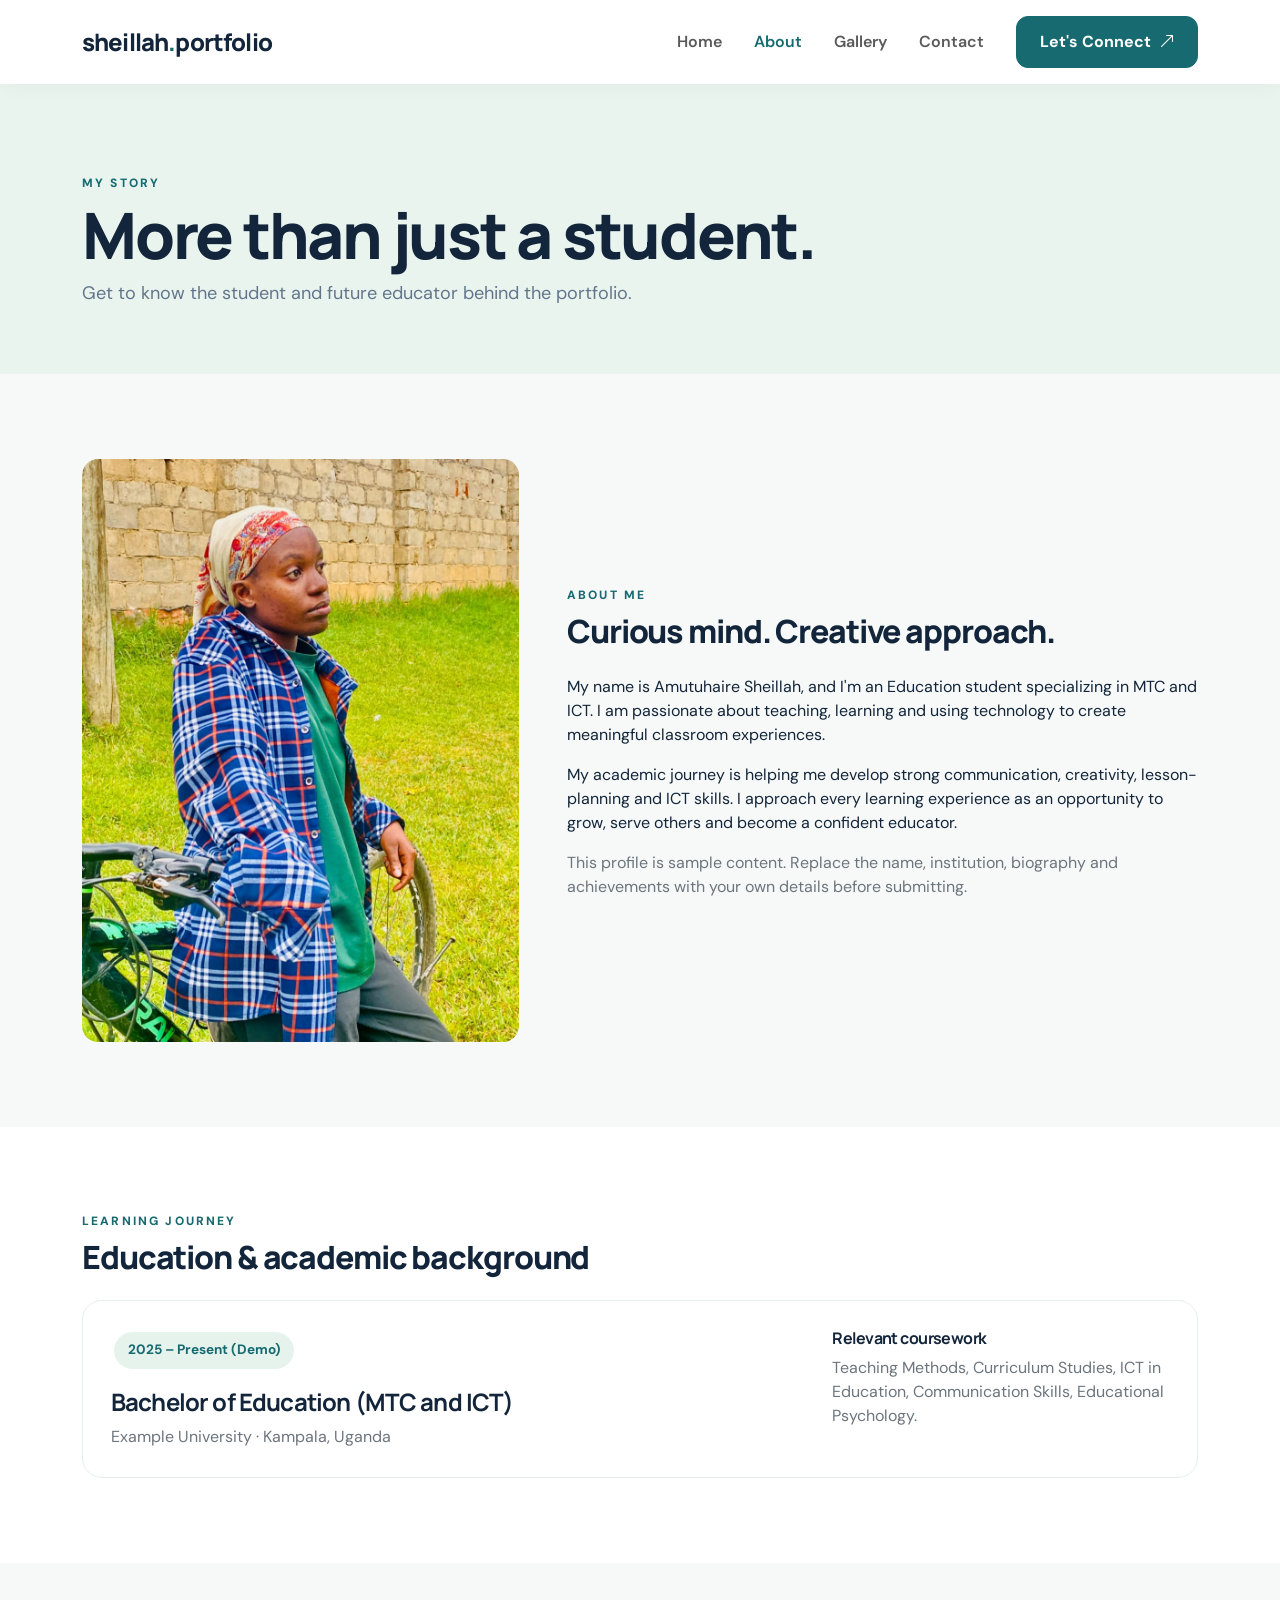
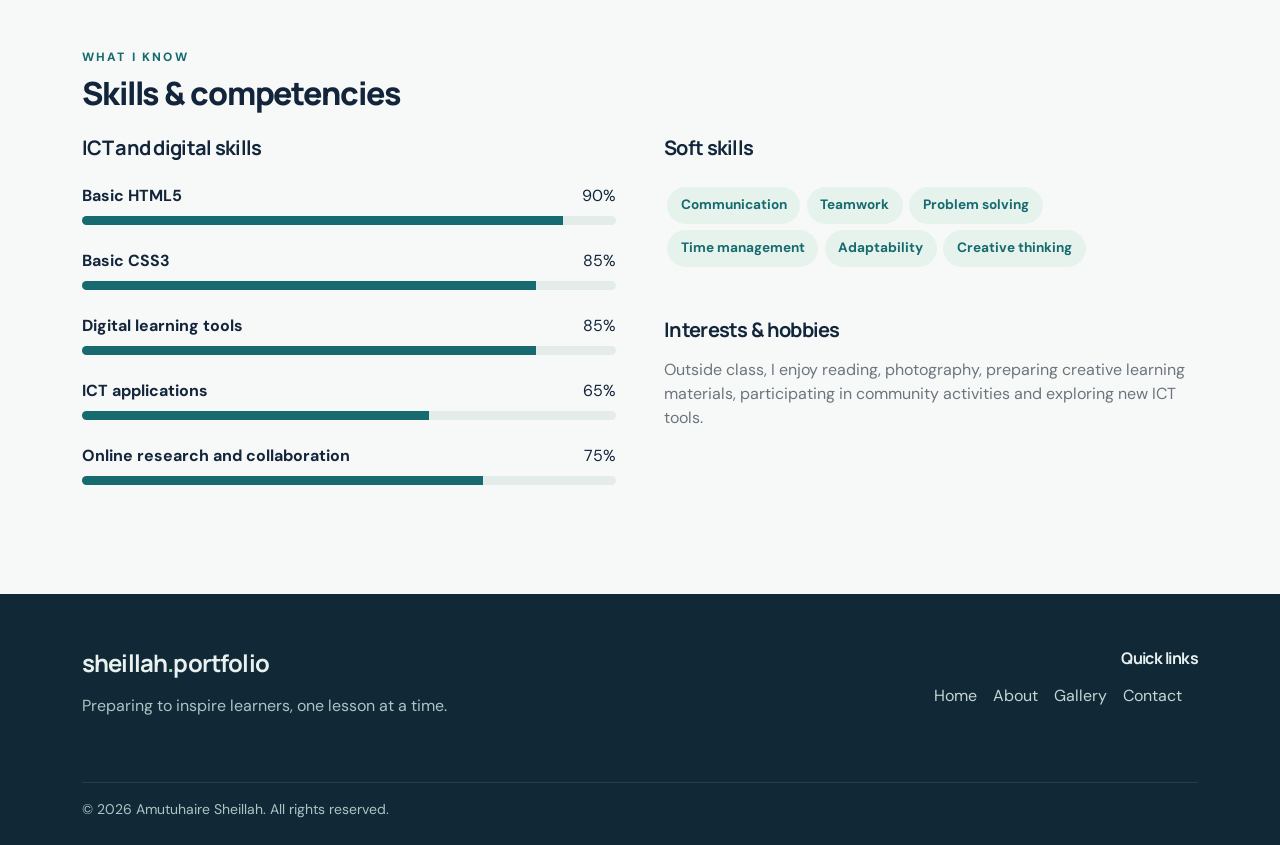
==== about.html @ 63608049 "dds ddfdsf" ====
<!DOCTYPE html>
<html lang="en">
<head>
<meta http-equiv="Content-Type" content="text/html; charset=UTF-8">
<meta charset="utf-8">
<meta name="viewport" content="width=device-width, initial-scale=1">
<meta name="description" content="Amutuhaire Sheillah &mdash; Education student specializing in MTC and ICT. Explore my skills, work and contact details.">
<title>About | Amutuhaire Sheillah</title>
<link rel="preconnect" href="https://fonts.googleapis.com">
<link href="https://cdn.jsdelivr.net/npm/bootstrap@5.3.3/dist/css/bootstrap.min.css" rel="stylesheet">
<link rel="stylesheet" href="https://cdn.jsdelivr.net/npm/bootstrap-icons@1.11.3/font/bootstrap-icons.min.css">
<link rel="stylesheet" href="css/style.css">
</head>
<body>
<a class="visually-hidden-focusable position-absolute top-0 start-0 bg-white p-2" href="#main">Skip to content</a><nav class="navbar navbar-expand-lg sticky-top" aria-label="Main navigation"><div class="container py-2">
<a class="navbar-brand fs-4" href="index.html">sheillah<span>.</span>portfolio</a><button class="navbar-toggler" type="button" data-bs-toggle="collapse" data-bs-target="#navbarMenu" aria-controls="navbarMenu" aria-expanded="false" aria-label="Toggle navigation"><span class="navbar-toggler-icon"></span></button><div class="collapse navbar-collapse" id="navbarMenu">
<ul class="navbar-nav ms-auto align-items-lg-center">
<li class="nav-item"><a class="nav-link " href="index.html">Home</a></li>
<li class="nav-item"><a class="nav-link active" aria-current="page" href="about.html">About</a></li>
<li class="nav-item"><a class="nav-link " href="gallery.html">Gallery</a></li>
<li class="nav-item"><a class="nav-link " href="contact.html">Contact</a></li>
</ul>
<a class="btn btn-brand ms-lg-4 mt-3 mt-lg-0" href="https://wa.me/256746329475**?utm_source=chatgpt.com">Let's Connect <i class="bi bi-arrow-up-right ms-1"></i></a>
</div>
</div></nav><main id="main"><header class="page-banner"><div class="container">
<div class="eyebrow mb-2">My story</div>
<h1>More than just a student.</h1>
<p class="lead-muted mb-0">Get to know the student and future educator behind the portfolio.</p>
</div></header><section class="section-pad"><div class="container"><div class="row align-items-center g-5">
<div class="col-lg-5"><img src="images/WhatsApp Image 2026-10-19 at 8.22.59 AM.jpeg" class="img-fluid rounded-4" alt="Illustration of a female student studying at a desk"></div>
<div class="col-lg-7">
<div class="eyebrow mb-2">About me</div>
<h2 class="section-title mb-4">Curious mind. Creative approach.</h2>
<p>My name is Amutuhaire Sheillah, and I'm an Education student specializing in MTC and ICT. I am passionate about teaching, learning and using technology to create meaningful classroom experiences.</p>
<p>My academic journey is helping me develop strong communication, creativity, lesson-planning and ICT skills. I approach every learning experience as an opportunity to grow, serve others and become a confident educator.</p>
<p class="text-secondary">This profile is sample content. Replace the name, institution, biography and achievements with your own details before submitting.</p>
</div>
</div></div></section><section class="section-pad bg-white" id="education"><div class="container">
<div class="eyebrow mb-2">Learning journey</div>
<h2 class="section-title mb-4">Education &amp; academic background</h2>
<div class="soft-card"><div class="row gy-3">
<div class="col-md-8">
<span class="pill">2025 &ndash; Present (Demo)</span><h3 class="h4 fw-bold mt-3">Bachelor of Education (MTC and ICT)</h3>
<p class="text-secondary mb-0">Example University &middot; Kampala, Uganda</p>
</div>
<div class="col-md-4">
<h4 class="h6 fw-bold">Relevant coursework</h4>
<p class="text-secondary mb-0">Teaching Methods, Curriculum Studies, ICT in Education, Communication Skills, Educational Psychology.</p>
</div>
</div></div>
</div></section><section class="section-pad" id="skills"><div class="container">
<div class="eyebrow mb-2">What I know</div>
<h2 class="section-title mb-4">Skills &amp; competencies</h2>
<div class="row g-5">
<div class="col-lg-6">
<h3 class="h5 fw-bold mb-4">ICT and digital skills</h3>
<div class="d-flex justify-content-between mb-2">
<strong>Basic HTML5</strong><span>90%</span>
</div>
<div class="progress mb-4" role="progressbar" aria-label="Basic HTML5" aria-valuenow="90" aria-valuemin="0" aria-valuemax="100"><div class="progress-bar" style="width:90%"></div></div>
<div class="d-flex justify-content-between mb-2">
<strong>Basic CSS3</strong><span>85%</span>
</div>
<div class="progress mb-4" role="progressbar" aria-label="Basic CSS3" aria-valuenow="85" aria-valuemin="0" aria-valuemax="100"><div class="progress-bar" style="width:85%"></div></div>
<div class="d-flex justify-content-between mb-2">
<strong>Digital learning tools</strong><span>85%</span>
</div>
<div class="progress mb-4" role="progressbar" aria-label="Digital learning tools" aria-valuenow="85" aria-valuemin="0" aria-valuemax="100"><div class="progress-bar" style="width:85%"></div></div>
<div class="d-flex justify-content-between mb-2">
<strong>ICT applications</strong><span>65%</span>
</div>
<div class="progress mb-4" role="progressbar" aria-label="ICT applications" aria-valuenow="65" aria-valuemin="0" aria-valuemax="100"><div class="progress-bar" style="width:65%"></div></div>
<div class="d-flex justify-content-between mb-2">
<strong>Online research and collaboration</strong><span>75%</span>
</div>
<div class="progress mb-4" role="progressbar" aria-label="Online research and collaboration" aria-valuenow="75" aria-valuemin="0" aria-valuemax="100"><div class="progress-bar" style="width:75%"></div></div>
</div>
<div class="col-lg-6">
<h3 class="h5 fw-bold mb-4">Soft skills</h3>
<div>
<span class="pill">Communication</span><span class="pill">Teamwork</span><span class="pill">Problem solving</span><span class="pill">Time management</span><span class="pill">Adaptability</span><span class="pill">Creative thinking</span>
</div>
<h3 class="h5 fw-bold mt-5 mb-3">Interests &amp; hobbies</h3>
<p class="text-secondary">Outside class, I enjoy reading, photography, preparing creative learning materials, participating in community activities and exploring new ICT tools.</p>
</div>
</div>
</div></section></main><footer><div class="container">
<div class="row gy-4">
<div class="col-lg-5">
<h3 class="h4 fw-bold">sheillah<span style="color:#9de0bb">.</span>portfolio</h3>
<p class="small-muted mt-3">Preparing to inspire learners, one lesson at a time.</p>
</div>
<div class="col-lg-7 text-lg-end">
<h4 class="h6 fw-bold mb-3">Quick links</h4>
<a class="me-3" href="index.html">Home</a><a class="me-3" href="about.html">About</a><a class="me-3" href="gallery.html">Gallery</a><a class="me-3" href="contact.html">Contact</a>
</div>
</div>
<hr class="border-secondary mt-5">
<div class="d-flex flex-column flex-md-row justify-content-between small small-muted">
<span>&copy; <span data-year>2026</span> Amutuhaire Sheillah. All rights reserved.</span>
</div>
</div></footer><script src="https://cdn.jsdelivr.net/npm/bootstrap@5.3.3/dist/js/bootstrap.bundle.min.js"></script><script src="js/script.js"></script>
</body>
</html>
---- css/style.css ----
@import url('https://fonts.googleapis.com/css2?family=DM+Sans:wght@400;500;600;700&family=Manrope:wght@400;500;600;700;800&display=swap');
:root{--ink:#13253a;--muted:#63758a;--brand:#176b70;--lime:#e4f4cc;--paper:#f7f9f8}*{box-sizing:border-box}body{font-family:'DM Sans',sans-serif;color:var(--ink);background:var(--paper)}h1,h2,h3,h4,.navbar-brand{font-family:Manrope,sans-serif;letter-spacing:-.035em}h1{font-weight:800;line-height:1.08}.navbar{background:rgba(255,255,255,.96);backdrop-filter:blur(12px);box-shadow:0 2px 20px #13253a0a}.navbar-brand{font-weight:800;color:var(--ink)}.navbar-brand span{color:var(--brand)}.nav-link{font-weight:600;margin-left:1rem}.nav-link.active,.nav-link:hover{color:var(--brand)!important}.btn-brand{background:var(--brand);border-color:var(--brand);color:white;padding:.8rem 1.4rem;font-weight:700;border-radius:12px}.btn-brand:hover{background:#105459;color:white}.btn-outline-brand{border:1px solid var(--brand);color:var(--brand);border-radius:12px;padding:.8rem 1.4rem;font-weight:700}.btn-outline-brand:hover{background:var(--brand);color:white}.hero{padding:100px 0 85px;background:radial-gradient(circle at 80% 20%,#dcefe9 0,transparent 40%),var(--paper)}.eyebrow{text-transform:uppercase;letter-spacing:.18em;color:var(--brand);font-size:.75rem;font-weight:800}.lead-muted{font-size:1.13rem;color:var(--muted);line-height:1.8}.hero-image{display:block;width:100%;height:auto;max-height:560px;object-fit:contain;object-position:center;border-radius:28px;box-shadow:22px 22px 0 #dbeedc}.section-pad{padding:85px 0}.section-title{font-weight:800}.section-subtitle{color:var(--muted);max-width:620px}.soft-card{background:white;border:1px solid #e8eeec;border-radius:20px;padding:28px;height:100%;transition:transform .2s,box-shadow .2s}.soft-card:hover{transform:translateY(-4px);box-shadow:0 15px 35px #13253a12}.icon-box{display:inline-grid;place-items:center;width:52px;height:52px;border-radius:15px;background:var(--lime);color:var(--brand);font-size:1.4rem}.page-banner{padding:90px 0 65px;background:#e9f4ef}.page-banner h1{font-size:clamp(2.5rem,5vw,4rem)}.pill{display:inline-block;background:#e6f3ed;color:#176b70;border-radius:100px;padding:.5rem .85rem;margin:.2rem;font-weight:700;font-size:.85rem}.progress{height:9px;background:#e4ece9}.progress-bar{background:var(--brand)}.gallery-card{overflow:hidden;border-radius:20px;background:white;box-shadow:0 4px 20px #13253a0c;height:100%}.gallery-card img{display:block;width:100%;height:300px;aspect-ratio:4 / 3;object-fit:contain;object-position:center;background:#eef5f1}.gallery-card .caption{padding:20px}.video-frame{background:#0d2530;border-radius:22px;overflow:hidden}.video-frame video{width:100%;display:block;aspect-ratio:16/9}.video-placeholder{aspect-ratio:16/9;display:grid;place-items:center;color:white;text-align:center;padding:30px}.contact-icon{font-size:1.3rem;color:var(--brand)}.form-control{padding:.8rem;border-radius:10px}.form-control:focus{border-color:var(--brand);box-shadow:0 0 0 .2rem #176b7025}footer{background:#112936;color:#e8f1ef;padding:55px 0 25px}footer a{color:#c4d6d3;text-decoration:none}footer a:hover{color:white}.social a{display:inline-grid;place-items:center;width:38px;height:38px;border:1px solid #59727a;border-radius:50%;margin-right:8px}.small-muted{color:#adc3c4}a:focus-visible,button:focus-visible{outline:3px solid #ffb900;outline-offset:3px}@media(max-width:991px){.nav-link{margin-left:0}.hero{padding:65px 0}.hero-image{max-height:420px;box-shadow:12px 12px 0 #dbeedc}.gallery-card img{height:280px}.section-pad{padding:60px 0}}
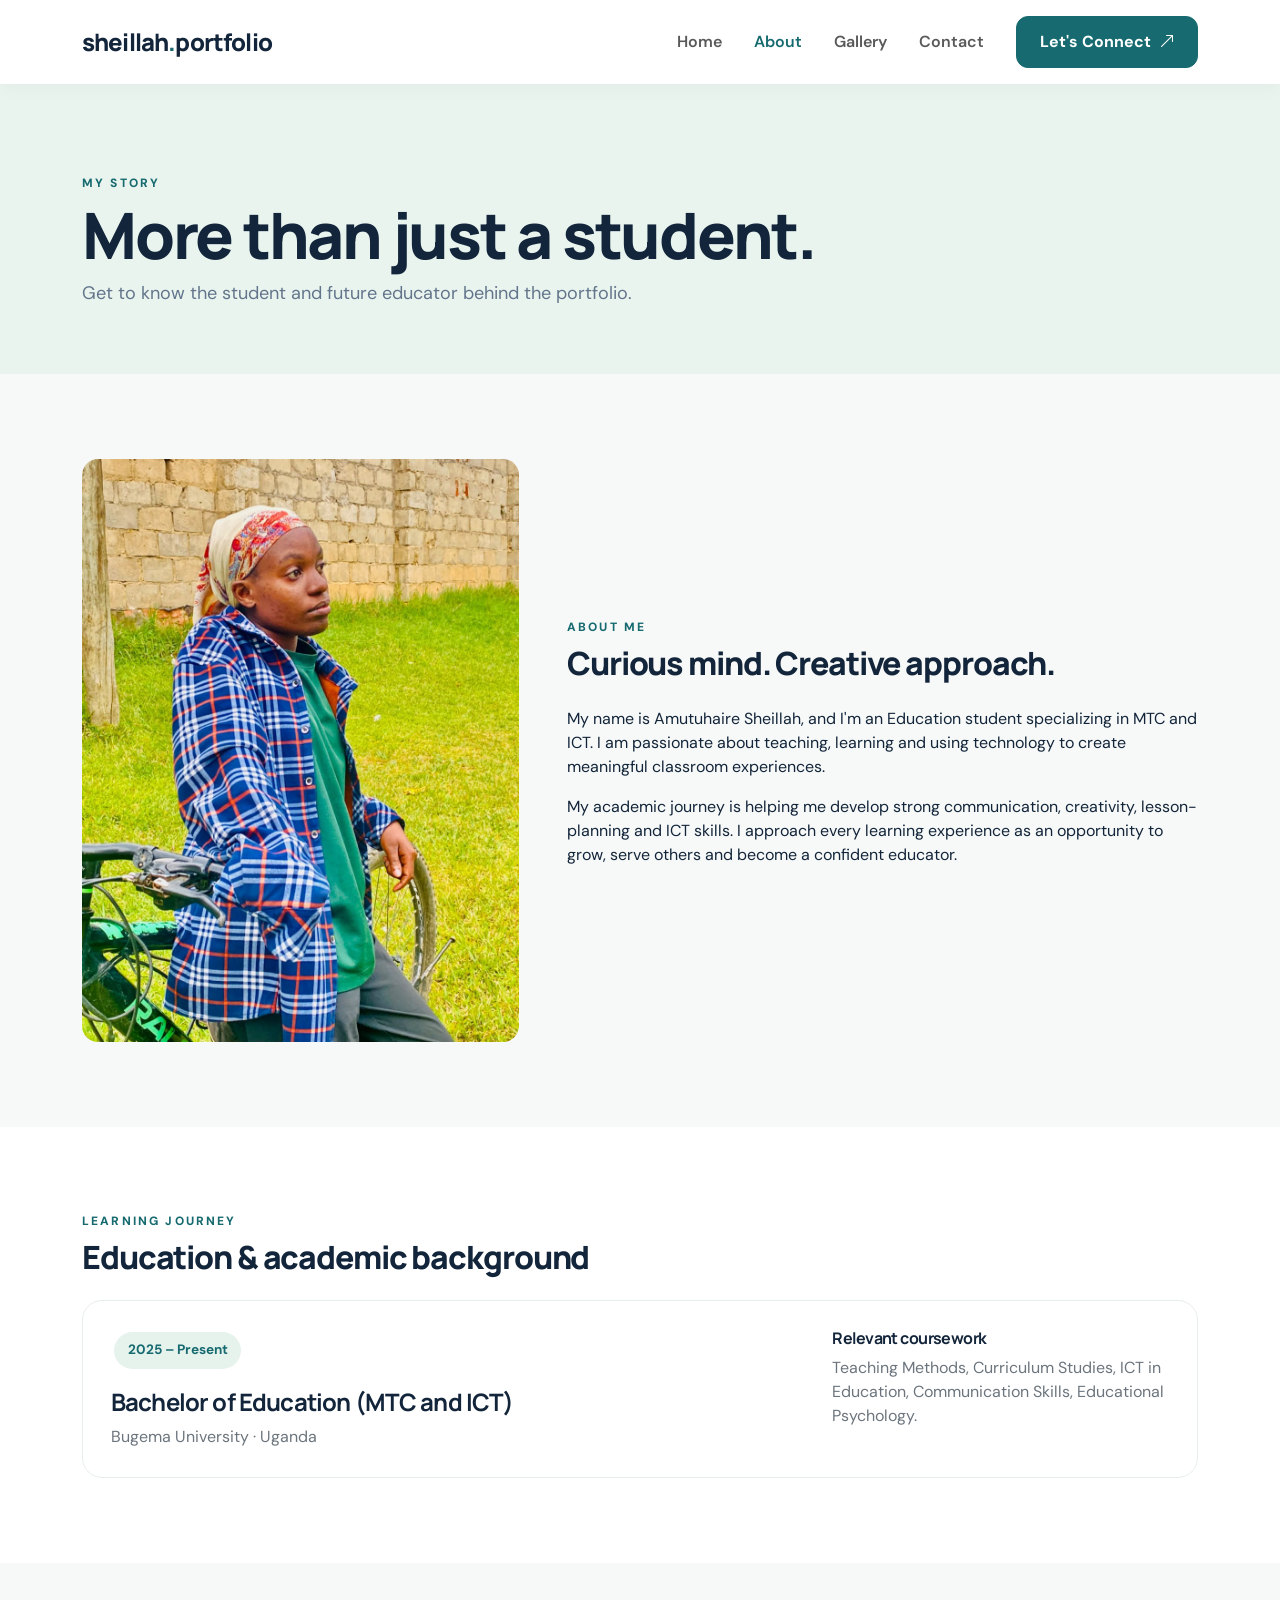
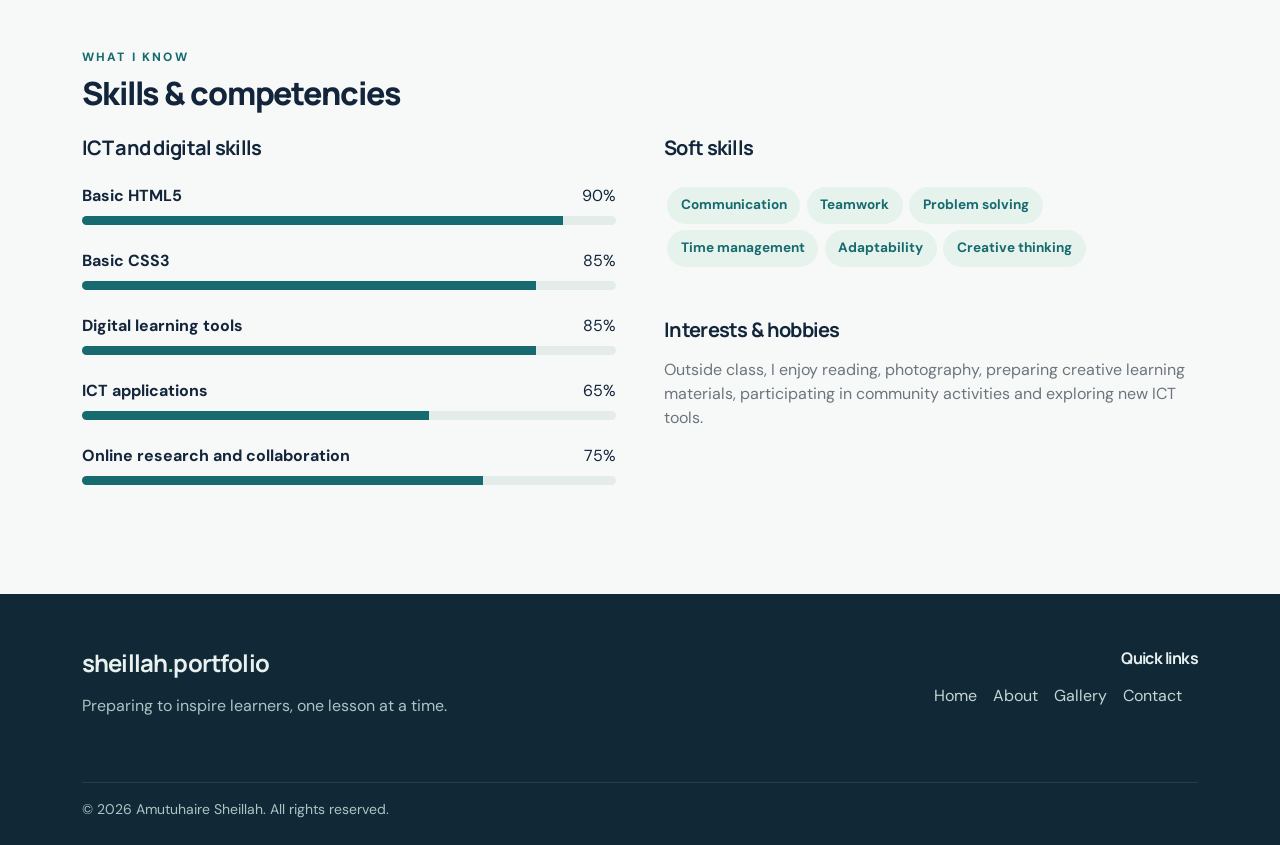
==== commit 285994a5: "upadated efe" ====
--- a/about.html
+++ b/about.html
@@ -33,15 +33,14 @@
 <h2 class="section-title mb-4">Curious mind. Creative approach.</h2>
 <p>My name is Amutuhaire Sheillah, and I'm an Education student specializing in MTC and ICT. I am passionate about teaching, learning and using technology to create meaningful classroom experiences.</p>
 <p>My academic journey is helping me develop strong communication, creativity, lesson-planning and ICT skills. I approach every learning experience as an opportunity to grow, serve others and become a confident educator.</p>
-<p class="text-secondary">This profile is sample content. Replace the name, institution, biography and achievements with your own details before submitting.</p>
 </div>
 </div></div></section><section class="section-pad bg-white" id="education"><div class="container">
 <div class="eyebrow mb-2">Learning journey</div>
 <h2 class="section-title mb-4">Education &amp; academic background</h2>
 <div class="soft-card"><div class="row gy-3">
 <div class="col-md-8">
-<span class="pill">2025 &ndash; Present (Demo)</span><h3 class="h4 fw-bold mt-3">Bachelor of Education (MTC and ICT)</h3>
-<p class="text-secondary mb-0">Example University &middot; Kampala, Uganda</p>
+<span class="pill">2025 &ndash; Present</span><h3 class="h4 fw-bold mt-3">Bachelor of Education (MTC and ICT)</h3>
+<p class="text-secondary mb-0">Bugema University &middot; Uganda</p>
 </div>
 <div class="col-md-4">
 <h4 class="h6 fw-bold">Relevant coursework</h4>
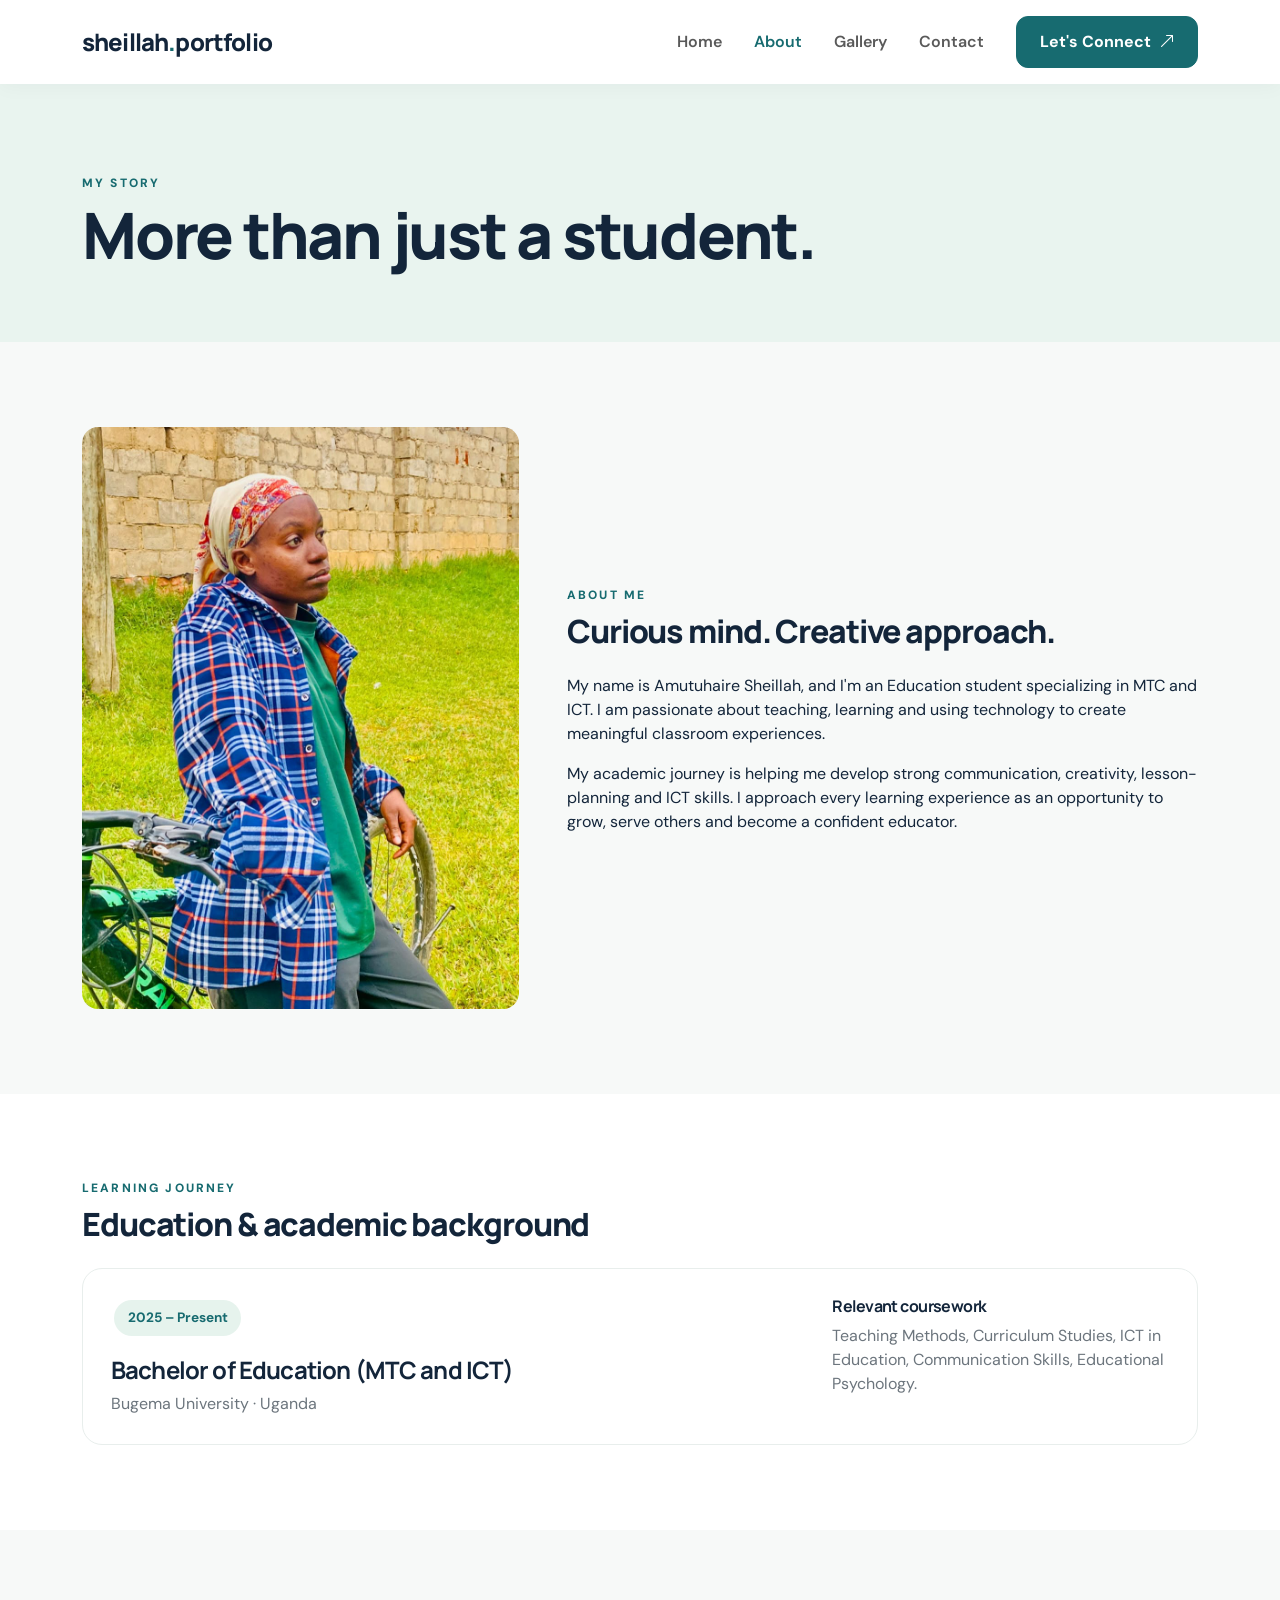
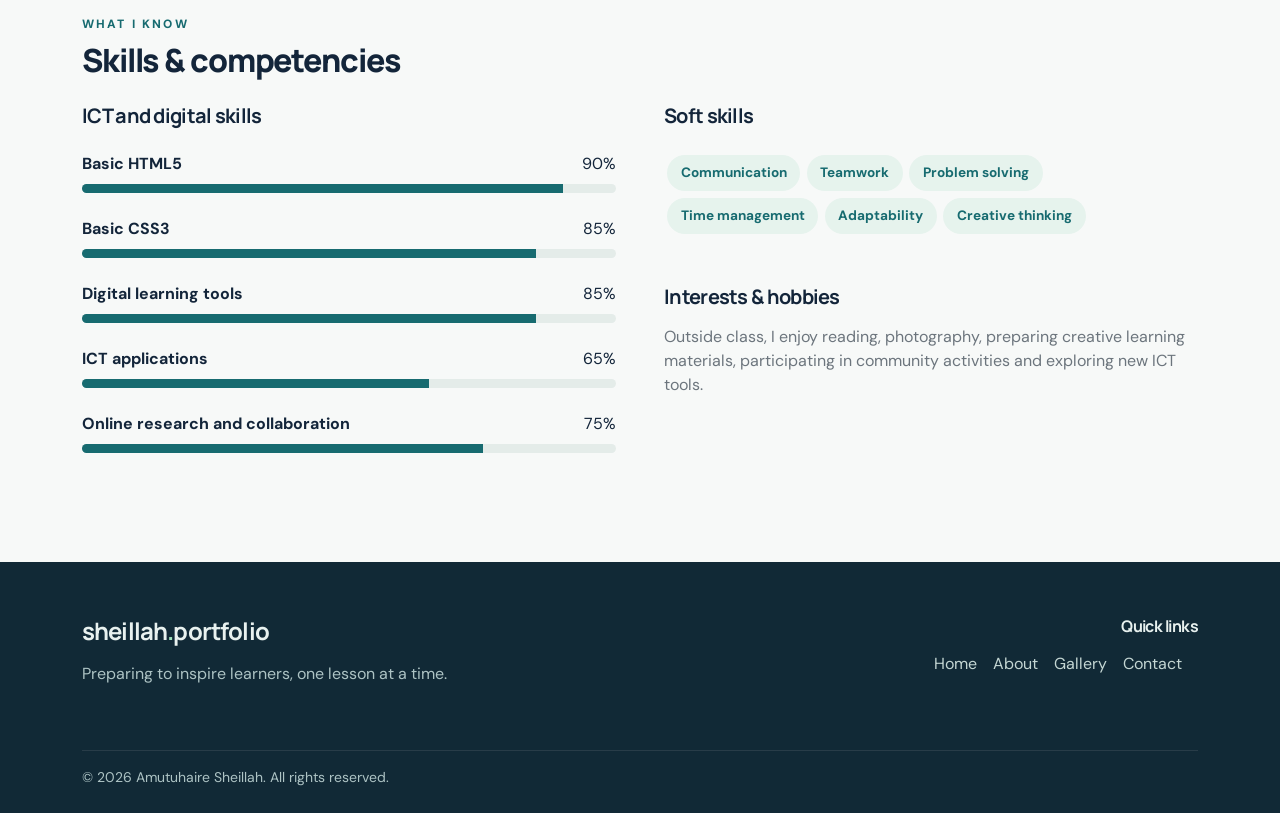
==== commit 4ec58b7f: "ssd dsd" ====
--- a/about.html
+++ b/about.html
@@ -20,12 +20,11 @@
 <li class="nav-item"><a class="nav-link " href="gallery.html">Gallery</a></li>
 <li class="nav-item"><a class="nav-link " href="contact.html">Contact</a></li>
 </ul>
-<a class="btn btn-brand ms-lg-4 mt-3 mt-lg-0" href="https://wa.me/256746329475**?utm_source=chatgpt.com">Let's Connect <i class="bi bi-arrow-up-right ms-1"></i></a>
+<a class="btn btn-brand ms-lg-4 mt-3 mt-lg-0" href="https://wa.me/256746329475.com">Let's Connect <i class="bi bi-arrow-up-right ms-1"></i></a>
 </div>
 </div></nav><main id="main"><header class="page-banner"><div class="container">
 <div class="eyebrow mb-2">My story</div>
 <h1>More than just a student.</h1>
-<p class="lead-muted mb-0">Get to know the student and future educator behind the portfolio.</p>
 </div></header><section class="section-pad"><div class="container"><div class="row align-items-center g-5">
 <div class="col-lg-5"><img src="images/WhatsApp Image 2026-10-19 at 8.22.59 AM.jpeg" class="img-fluid rounded-4" alt="Illustration of a female student studying at a desk"></div>
 <div class="col-lg-7">
